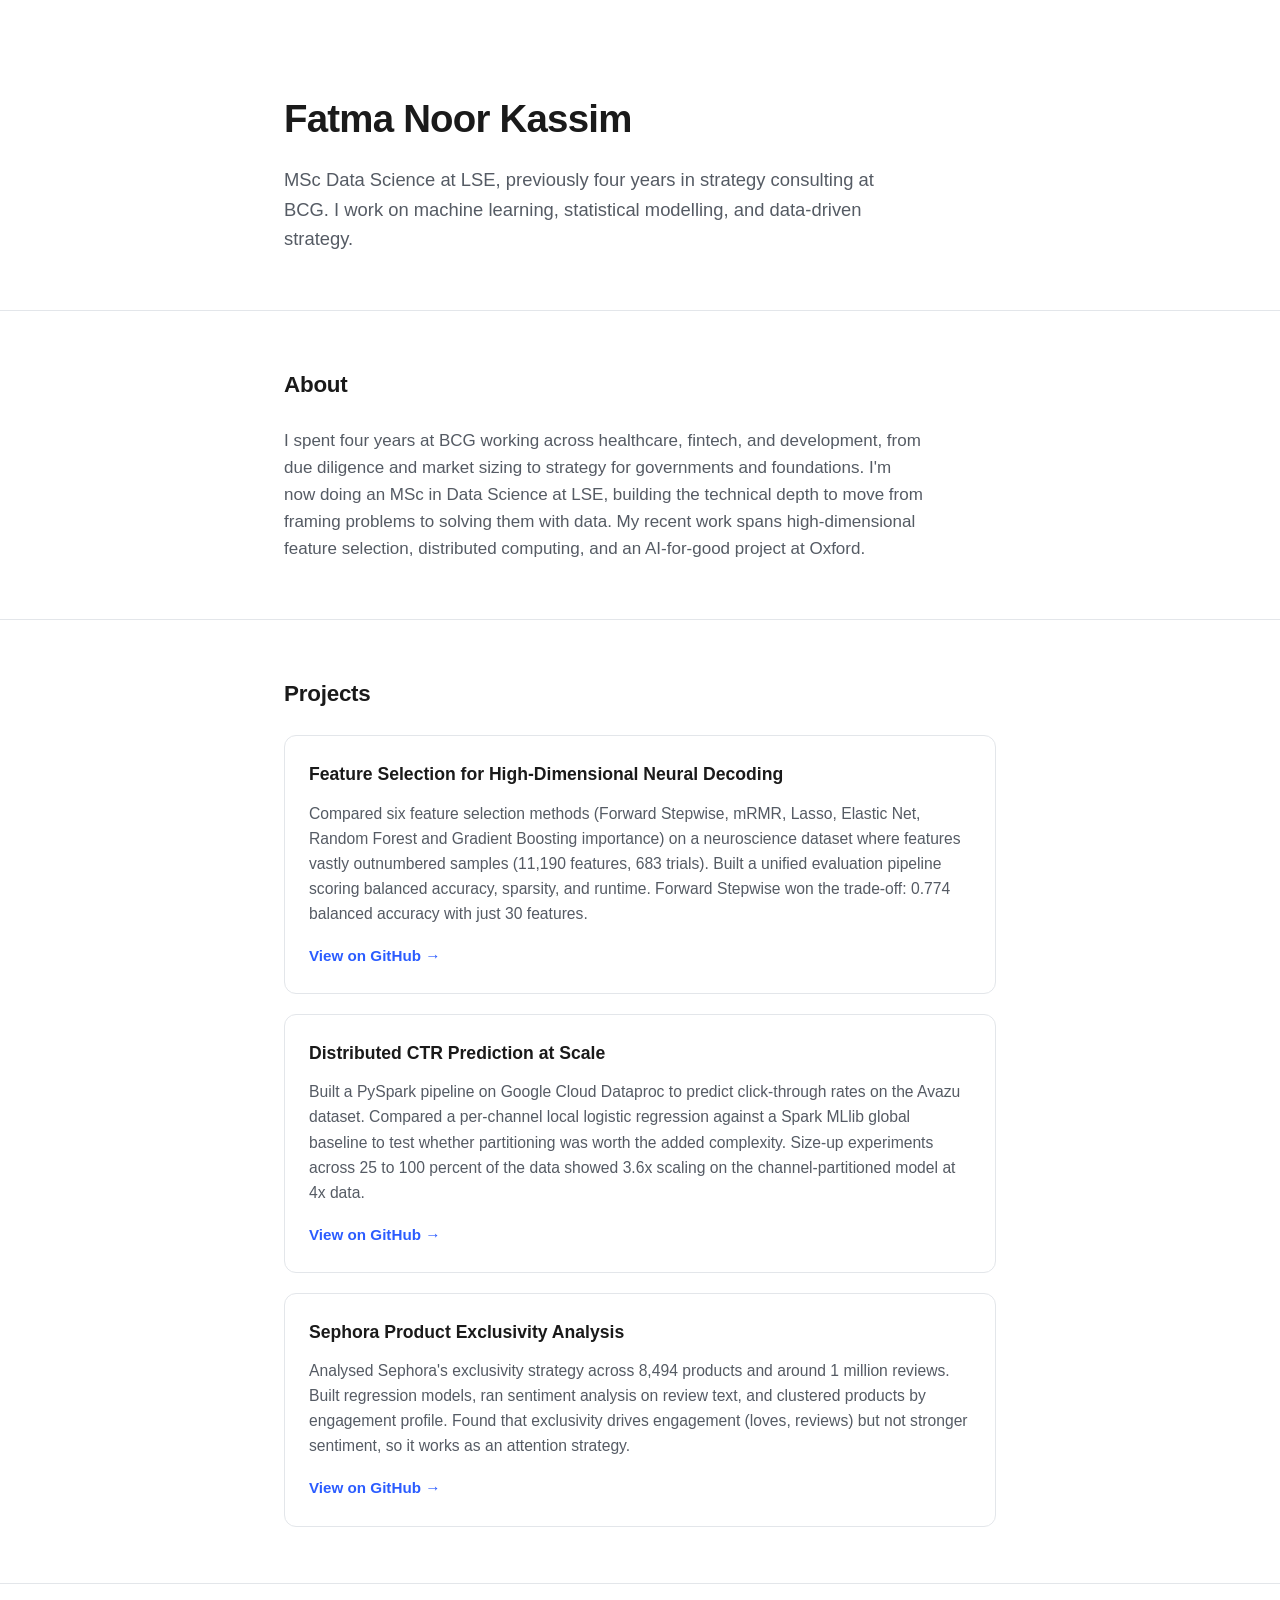
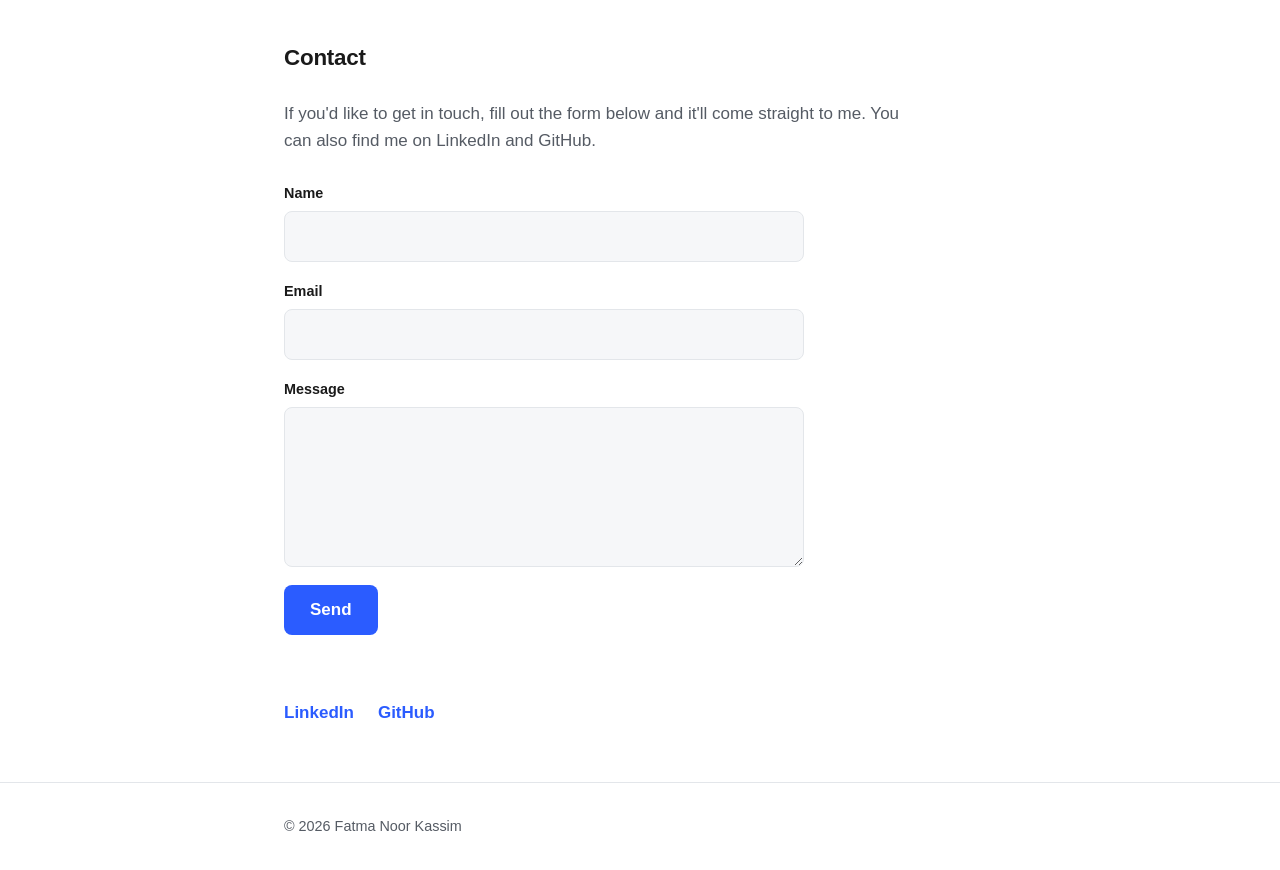
==== index.html @ 3485d0ed "Add portfolio site" ====
<!DOCTYPE html>
<html lang="en">
<head>
  <meta charset="UTF-8">
  <meta name="viewport" content="width=device-width, initial-scale=1.0">
  <title>Fatma Noor Kassim</title>
  <meta name="description" content="Fatma Noor Kassim — MSc Data Science at LSE, previously four years in strategy consulting at BCG.">
  <link rel="stylesheet" href="style.css">
</head>
<body>
  <header class="header">
    <div class="container">
      <h1>Fatma Noor Kassim</h1>
      <p class="tagline">MSc Data Science at LSE, previously four years in strategy consulting at BCG. I work on machine learning, statistical modelling, and data-driven strategy.</p>
    </div>
  </header>

  <main>
    <section class="section" id="about">
      <div class="container">
        <h2>About</h2>
        <p>I spent four years at BCG working across healthcare, fintech, and development, from due diligence and market sizing to strategy for governments and foundations. I'm now doing an MSc in Data Science at LSE, building the technical depth to move from framing problems to solving them with data. My recent work spans high-dimensional feature selection, distributed computing, and an AI-for-good project at Oxford.</p>
      </div>
    </section>

    <section class="section" id="projects">
      <div class="container">
        <h2>Projects</h2>
        <div class="project-grid">

          <article class="card">
            <h3>Feature Selection for High-Dimensional Neural Decoding</h3>
            <p>Compared six feature selection methods (Forward Stepwise, mRMR, Lasso, Elastic Net, Random Forest and Gradient Boosting importance) on a neuroscience dataset where features vastly outnumbered samples (11,190 features, 683 trials). Built a unified evaluation pipeline scoring balanced accuracy, sparsity, and runtime. Forward Stepwise won the trade-off: 0.774 balanced accuracy with just 30 features.</p>
            <a class="card-link" href="https://github.com/fatma-noor/high-dimensional-feature-selection" target="_blank" rel="noopener">View on GitHub &rarr;</a>
          </article>

          <article class="card">
            <h3>Distributed CTR Prediction at Scale</h3>
            <p>Built a PySpark pipeline on Google Cloud Dataproc to predict click-through rates on the Avazu dataset. Compared a per-channel local logistic regression against a Spark MLlib global baseline to test whether partitioning was worth the added complexity. Size-up experiments across 25 to 100 percent of the data showed 3.6x scaling on the channel-partitioned model at 4x data.</p>
            <a class="card-link" href="https://github.com/fatma-noor/avazu-ctr-prediction" target="_blank" rel="noopener">View on GitHub &rarr;</a>
          </article>

          <article class="card">
            <h3>Sephora Product Exclusivity Analysis</h3>
            <p>Analysed Sephora's exclusivity strategy across 8,494 products and around 1 million reviews. Built regression models, ran sentiment analysis on review text, and clustered products by engagement profile. Found that exclusivity drives engagement (loves, reviews) but not stronger sentiment, so it works as an attention strategy.</p>
            <a class="card-link" href="https://github.com/fatma-noor/sephora-exclusivity-analysis" target="_blank" rel="noopener">View on GitHub &rarr;</a>
          </article>

        </div>
      </div>
    </section>

    <section class="section" id="contact">
      <div class="container">
        <h2>Contact</h2>
        <p class="contact-intro">If you'd like to get in touch, fill out the form below and it'll come straight to me. You can also find me on LinkedIn and GitHub.</p>

        <!--
          FORM SETUP
          ----------
          Replace YOUR_FORM_ENDPOINT below with the endpoint you get from your
          form service after creating a free account:

            Formspree   -> action="https://formspree.io/f/xxxxxxxx"
            Web3Forms   -> keep action="https://api.web3forms.com/submit" and
                           paste your key into the hidden "access_key" field
                           (uncomment the line marked WEB3FORMS below).

          Your email address is never written into this file. The service holds
          it privately and forwards submissions to your inbox.
        -->
        <form id="contact-form" action="YOUR_FORM_ENDPOINT" method="POST">
          <!-- WEB3FORMS: if using Web3Forms, uncomment the next line and paste your key -->
          <!-- <input type="hidden" name="access_key" value="YOUR_WEB3FORMS_ACCESS_KEY"> -->

          <div class="field">
            <label for="name">Name</label>
            <input type="text" id="name" name="name" required>
          </div>

          <div class="field">
            <label for="email">Email</label>
            <input type="email" id="email" name="email" required>
          </div>

          <div class="field">
            <label for="message">Message</label>
            <textarea id="message" name="message" rows="5" required></textarea>
          </div>

          <button type="submit">Send</button>
          <p class="form-status" id="form-status" role="status" aria-live="polite"></p>
        </form>

        <div class="social-links">
          <a href="https://linkedin.com/in/fatma-noor" target="_blank" rel="noopener">LinkedIn</a>
          <a href="https://github.com/fatma-noor" target="_blank" rel="noopener">GitHub</a>
        </div>
      </div>
    </section>
  </main>

  <footer class="footer">
    <div class="container">
      <p>&copy; <span id="year"></span> Fatma Noor Kassim</p>
    </div>
  </footer>

  <script>
    // Fill copyright year.
    document.getElementById('year').textContent = new Date().getFullYear();

    // Submit the contact form without leaving the page.
    // Works with Formspree and Web3Forms, both of which accept JSON POSTs.
    var form = document.getElementById('contact-form');
    var status = document.getElementById('form-status');

    form.addEventListener('submit', function (e) {
      // If the endpoint hasn't been set yet, let the browser handle it normally.
      if (form.getAttribute('action') === 'YOUR_FORM_ENDPOINT') return;

      e.preventDefault();
      status.textContent = 'Sending...';

      fetch(form.action, {
        method: 'POST',
        body: new FormData(form),
        headers: { 'Accept': 'application/json' }
      })
        .then(function (response) {
          if (response.ok) {
            form.reset();
            status.textContent = "Thanks, your message has been sent.";
          } else {
            status.textContent = 'Something went wrong. Please try again.';
          }
        })
        .catch(function () {
          status.textContent = 'Something went wrong. Please try again.';
        });
    });
  </script>
</body>
</html>
---- style.css ----
/* ---------- Reset & base ---------- */
*,
*::before,
*::after {
  box-sizing: border-box;
  margin: 0;
  padding: 0;
}

:root {
  --bg: #ffffff;
  --bg-alt: #f6f7f9;
  --text: #1a1a1a;
  --muted: #555b64;
  --accent: #2b5cff;
  --border: #e3e6ea;
  --card: #ffffff;
  --max-width: 760px;
}

@media (prefers-color-scheme: dark) {
  :root {
    --bg: #0f1115;
    --bg-alt: #161922;
    --text: #eceef1;
    --muted: #a2a9b4;
    --accent: #6f8bff;
    --border: #262b36;
    --card: #161922;
  }
}

html {
  scroll-behavior: smooth;
}

body {
  font-family: -apple-system, BlinkMacSystemFont, "Segoe UI", Roboto, Helvetica, Arial, sans-serif;
  background: var(--bg);
  color: var(--text);
  line-height: 1.6;
  font-size: 17px;
  -webkit-font-smoothing: antialiased;
}

.container {
  width: 100%;
  max-width: var(--max-width);
  margin: 0 auto;
  padding: 0 24px;
}

/* ---------- Header ---------- */
.header {
  padding: 88px 0 56px;
  border-bottom: 1px solid var(--border);
}

.header h1 {
  font-size: 2.4rem;
  font-weight: 700;
  letter-spacing: -0.02em;
  margin-bottom: 16px;
}

.tagline {
  font-size: 1.15rem;
  color: var(--muted);
  max-width: 620px;
}

/* ---------- Sections ---------- */
.section {
  padding: 56px 0;
  border-bottom: 1px solid var(--border);
}

.section h2 {
  font-size: 1.4rem;
  font-weight: 700;
  margin-bottom: 24px;
  letter-spacing: -0.01em;
}

#about p {
  color: var(--muted);
  max-width: 640px;
}

/* ---------- Projects ---------- */
.project-grid {
  display: grid;
  gap: 20px;
}

.card {
  background: var(--card);
  border: 1px solid var(--border);
  border-radius: 12px;
  padding: 24px;
  transition: border-color 0.15s ease, transform 0.15s ease;
}

.card:hover {
  border-color: var(--accent);
  transform: translateY(-2px);
}

.card h3 {
  font-size: 1.1rem;
  font-weight: 700;
  margin-bottom: 12px;
}

.card p {
  color: var(--muted);
  font-size: 0.98rem;
  margin-bottom: 16px;
}

.card-link {
  color: var(--accent);
  text-decoration: none;
  font-weight: 600;
  font-size: 0.95rem;
}

.card-link:hover {
  text-decoration: underline;
}

/* ---------- Contact ---------- */
.contact-intro {
  color: var(--muted);
  max-width: 620px;
  margin-bottom: 28px;
}

#contact-form {
  max-width: 520px;
}

.field {
  margin-bottom: 18px;
  display: flex;
  flex-direction: column;
}

.field label {
  font-size: 0.9rem;
  font-weight: 600;
  margin-bottom: 6px;
}

.field input,
.field textarea {
  font: inherit;
  color: var(--text);
  background: var(--bg-alt);
  border: 1px solid var(--border);
  border-radius: 8px;
  padding: 11px 13px;
  width: 100%;
  resize: vertical;
}

.field input:focus,
.field textarea:focus {
  outline: none;
  border-color: var(--accent);
  box-shadow: 0 0 0 3px rgba(43, 92, 255, 0.15);
}

button[type="submit"] {
  font: inherit;
  font-weight: 600;
  color: #fff;
  background: var(--accent);
  border: none;
  border-radius: 8px;
  padding: 11px 26px;
  cursor: pointer;
  transition: opacity 0.15s ease;
}

button[type="submit"]:hover {
  opacity: 0.9;
}

.form-status {
  margin-top: 14px;
  font-size: 0.95rem;
  color: var(--muted);
  min-height: 1.2em;
}

.social-links {
  margin-top: 32px;
  display: flex;
  gap: 24px;
}

.social-links a {
  color: var(--accent);
  text-decoration: none;
  font-weight: 600;
}

.social-links a:hover {
  text-decoration: underline;
}

/* ---------- Footer ---------- */
.footer {
  padding: 32px 0;
  color: var(--muted);
  font-size: 0.9rem;
}

/* ---------- Responsive ---------- */
@media (max-width: 520px) {
  body {
    font-size: 16px;
  }

  .header {
    padding: 56px 0 40px;
  }

  .header h1 {
    font-size: 1.9rem;
  }

  .tagline {
    font-size: 1.05rem;
  }

  .section {
    padding: 40px 0;
  }
}
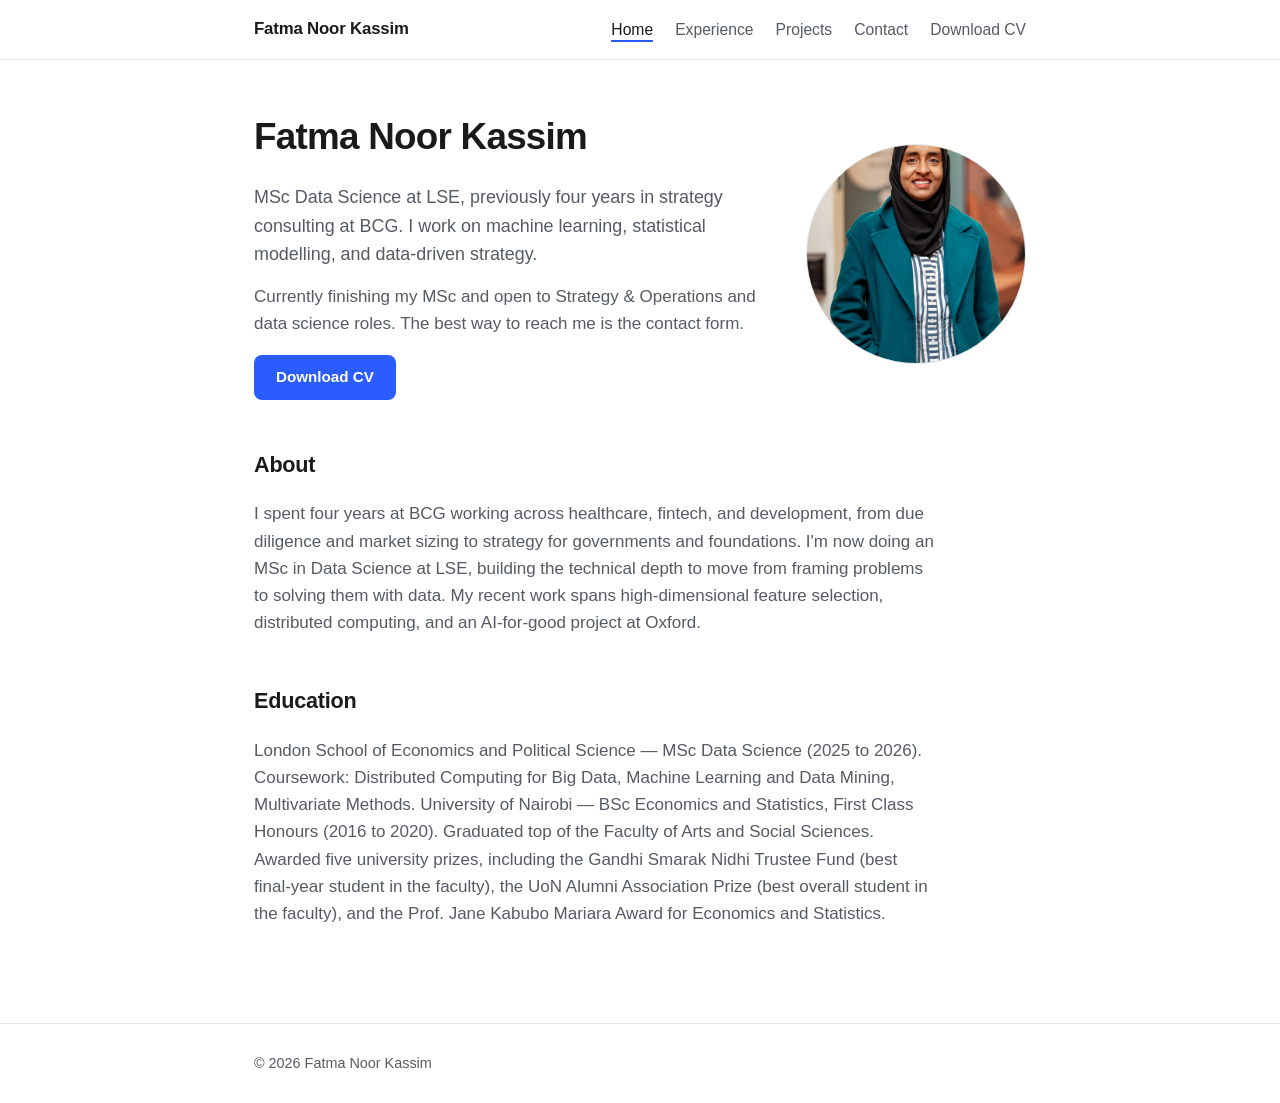
==== commit 0adfdedc: "Rebuild as multi-page site with photo and CV Four pages (Home, Experience, Projects, Contact) sharin" ====
--- a/index.html
+++ b/index.html
@@ -8,136 +8,54 @@
   <link rel="stylesheet" href="style.css">
 </head>
 <body>
-  <header class="header">
-    <div class="container">
-      <h1>Fatma Noor Kassim</h1>
-      <p class="tagline">MSc Data Science at LSE, previously four years in strategy consulting at BCG. I work on machine learning, statistical modelling, and data-driven strategy.</p>
+  <nav class="nav">
+    <div class="nav-inner">
+      <a class="nav-brand" href="index.html">Fatma Noor Kassim</a>
+      <ul class="nav-links">
+        <li><a href="index.html" aria-current="page">Home</a></li>
+        <li><a href="experience.html">Experience</a></li>
+        <li><a href="projects.html">Projects</a></li>
+        <li><a href="contact.html">Contact</a></li>
+        <li><a href="files/Fatma_Noor_Kassim_CV.pdf" target="_blank" rel="noopener">Download CV</a></li>
+      </ul>
     </div>
-  </header>
+  </nav>
 
   <main>
-    <section class="section" id="about">
-      <div class="container">
+    <div class="container">
+      <section class="hero">
+        <div class="hero-text">
+          <h1>Fatma Noor Kassim</h1>
+          <p class="tagline">MSc Data Science at LSE, previously four years in strategy consulting at BCG. I work on machine learning, statistical modelling, and data-driven strategy.</p>
+          <p class="hero-note">Currently finishing my MSc and open to Strategy &amp; Operations and data science roles. The best way to reach me is the contact form.</p>
+          <a class="cv-button" href="files/Fatma_Noor_Kassim_CV.pdf" target="_blank" rel="noopener">Download CV</a>
+        </div>
+        <div class="hero-photo">
+          <img src="images/EDITED._310.jpeg" alt="Fatma Noor Kassim" width="220" height="220" loading="lazy">
+        </div>
+      </section>
+
+      <section class="section">
         <h2>About</h2>
         <p>I spent four years at BCG working across healthcare, fintech, and development, from due diligence and market sizing to strategy for governments and foundations. I'm now doing an MSc in Data Science at LSE, building the technical depth to move from framing problems to solving them with data. My recent work spans high-dimensional feature selection, distributed computing, and an AI-for-good project at Oxford.</p>
-      </div>
-    </section>
+      </section>
 
-    <section class="section" id="projects">
-      <div class="container">
-        <h2>Projects</h2>
-        <div class="project-grid">
-
-          <article class="card">
-            <h3>Feature Selection for High-Dimensional Neural Decoding</h3>
-            <p>Compared six feature selection methods (Forward Stepwise, mRMR, Lasso, Elastic Net, Random Forest and Gradient Boosting importance) on a neuroscience dataset where features vastly outnumbered samples (11,190 features, 683 trials). Built a unified evaluation pipeline scoring balanced accuracy, sparsity, and runtime. Forward Stepwise won the trade-off: 0.774 balanced accuracy with just 30 features.</p>
-            <a class="card-link" href="https://github.com/fatma-noor/high-dimensional-feature-selection" target="_blank" rel="noopener">View on GitHub &rarr;</a>
-          </article>
-
-          <article class="card">
-            <h3>Distributed CTR Prediction at Scale</h3>
-            <p>Built a PySpark pipeline on Google Cloud Dataproc to predict click-through rates on the Avazu dataset. Compared a per-channel local logistic regression against a Spark MLlib global baseline to test whether partitioning was worth the added complexity. Size-up experiments across 25 to 100 percent of the data showed 3.6x scaling on the channel-partitioned model at 4x data.</p>
-            <a class="card-link" href="https://github.com/fatma-noor/avazu-ctr-prediction" target="_blank" rel="noopener">View on GitHub &rarr;</a>
-          </article>
-
-          <article class="card">
-            <h3>Sephora Product Exclusivity Analysis</h3>
-            <p>Analysed Sephora's exclusivity strategy across 8,494 products and around 1 million reviews. Built regression models, ran sentiment analysis on review text, and clustered products by engagement profile. Found that exclusivity drives engagement (loves, reviews) but not stronger sentiment, so it works as an attention strategy.</p>
-            <a class="card-link" href="https://github.com/fatma-noor/sephora-exclusivity-analysis" target="_blank" rel="noopener">View on GitHub &rarr;</a>
-          </article>
-
-        </div>
-      </div>
-    </section>
-
-    <section class="section" id="contact">
-      <div class="container">
-        <h2>Contact</h2>
-        <p class="contact-intro">If you'd like to get in touch, fill out the form below and it'll come straight to me. You can also find me on LinkedIn and GitHub.</p>
-
-        <!--
-          FORM SETUP
-          ----------
-          Replace YOUR_FORM_ENDPOINT below with the endpoint you get from your
-          form service after creating a free account:
-
-            Formspree   -> action="https://formspree.io/f/xxxxxxxx"
-            Web3Forms   -> keep action="https://api.web3forms.com/submit" and
-                           paste your key into the hidden "access_key" field
-                           (uncomment the line marked WEB3FORMS below).
-
-          Your email address is never written into this file. The service holds
-          it privately and forwards submissions to your inbox.
-        -->
-        <form id="contact-form" action="YOUR_FORM_ENDPOINT" method="POST">
-          <!-- WEB3FORMS: if using Web3Forms, uncomment the next line and paste your key -->
-          <!-- <input type="hidden" name="access_key" value="YOUR_WEB3FORMS_ACCESS_KEY"> -->
-
-          <div class="field">
-            <label for="name">Name</label>
-            <input type="text" id="name" name="name" required>
-          </div>
-
-          <div class="field">
-            <label for="email">Email</label>
-            <input type="email" id="email" name="email" required>
-          </div>
-
-          <div class="field">
-            <label for="message">Message</label>
-            <textarea id="message" name="message" rows="5" required></textarea>
-          </div>
-
-          <button type="submit">Send</button>
-          <p class="form-status" id="form-status" role="status" aria-live="polite"></p>
-        </form>
-
-        <div class="social-links">
-          <a href="https://linkedin.com/in/fatma-noor" target="_blank" rel="noopener">LinkedIn</a>
-          <a href="https://github.com/fatma-noor" target="_blank" rel="noopener">GitHub</a>
-        </div>
-      </div>
-    </section>
+      <section class="section">
+        <h2>Education</h2>
+        <p>London School of Economics and Political Science — MSc Data Science (2025 to 2026). Coursework: Distributed Computing for Big Data, Machine Learning and Data Mining, Multivariate Methods. University of Nairobi — BSc Economics and Statistics, First Class Honours (2016 to 2020). Graduated top of the Faculty of Arts and Social Sciences. Awarded five university prizes, including the Gandhi Smarak Nidhi Trustee Fund (best final-year student in the faculty), the UoN Alumni Association Prize (best overall student in the faculty), and the Prof. Jane Kabubo Mariara Award for Economics and Statistics.</p>
+      </section>
+    </div>
   </main>
 
   <footer class="footer">
     <div class="container">
-      <p>&copy; <span id="year"></span> Fatma Noor Kassim</p>
+      <p>&copy; <span class="year"></span> Fatma Noor Kassim</p>
     </div>
   </footer>
 
   <script>
-    // Fill copyright year.
-    document.getElementById('year').textContent = new Date().getFullYear();
-
-    // Submit the contact form without leaving the page.
-    // Works with Formspree and Web3Forms, both of which accept JSON POSTs.
-    var form = document.getElementById('contact-form');
-    var status = document.getElementById('form-status');
-
-    form.addEventListener('submit', function (e) {
-      // If the endpoint hasn't been set yet, let the browser handle it normally.
-      if (form.getAttribute('action') === 'YOUR_FORM_ENDPOINT') return;
-
-      e.preventDefault();
-      status.textContent = 'Sending...';
-
-      fetch(form.action, {
-        method: 'POST',
-        body: new FormData(form),
-        headers: { 'Accept': 'application/json' }
-      })
-        .then(function (response) {
-          if (response.ok) {
-            form.reset();
-            status.textContent = "Thanks, your message has been sent.";
-          } else {
-            status.textContent = 'Something went wrong. Please try again.';
-          }
-        })
-        .catch(function () {
-          status.textContent = 'Something went wrong. Please try again.';
-        });
+    document.querySelectorAll('.year').forEach(function (el) {
+      el.textContent = new Date().getFullYear();
     });
   </script>
 </body>
--- a/style.css
+++ b/style.css
@@ -15,7 +15,7 @@
   --accent: #2b5cff;
   --border: #e3e6ea;
   --card: #ffffff;
-  --max-width: 760px;
+  --max-width: 820px;
 }
 
 @media (prefers-color-scheme: dark) {
@@ -50,41 +50,183 @@
   padding: 0 24px;
 }
 
-/* ---------- Header ---------- */
-.header {
-  padding: 88px 0 56px;
+a {
+  color: var(--accent);
+}
+
+/* ---------- Nav ---------- */
+.nav {
   border-bottom: 1px solid var(--border);
-}
-
-.header h1 {
-  font-size: 2.4rem;
+  background: var(--bg);
+  position: sticky;
+  top: 0;
+  z-index: 10;
+}
+
+.nav-inner {
+  max-width: var(--max-width);
+  margin: 0 auto;
+  padding: 16px 24px;
+  display: flex;
+  align-items: center;
+  justify-content: space-between;
+  flex-wrap: wrap;
+  gap: 8px 20px;
+}
+
+.nav-brand {
+  font-weight: 700;
+  font-size: 1.05rem;
+  color: var(--text);
+  text-decoration: none;
+  letter-spacing: -0.01em;
+}
+
+.nav-links {
+  display: flex;
+  gap: 22px;
+  list-style: none;
+}
+
+.nav-links a {
+  color: var(--muted);
+  text-decoration: none;
+  font-size: 0.98rem;
+  font-weight: 500;
+  padding: 2px 0;
+  border-bottom: 2px solid transparent;
+}
+
+.nav-links a:hover {
+  color: var(--text);
+}
+
+.nav-links a[aria-current="page"] {
+  color: var(--text);
+  border-bottom-color: var(--accent);
+}
+
+/* ---------- Layout ---------- */
+main {
+  padding: 48px 0 8px;
+}
+
+.section {
+  margin-bottom: 48px;
+}
+
+h1 {
+  font-size: 2.3rem;
   font-weight: 700;
   letter-spacing: -0.02em;
   margin-bottom: 16px;
 }
 
-.tagline {
-  font-size: 1.15rem;
-  color: var(--muted);
-  max-width: 620px;
-}
-
-/* ---------- Sections ---------- */
-.section {
-  padding: 56px 0;
-  border-bottom: 1px solid var(--border);
-}
-
-.section h2 {
-  font-size: 1.4rem;
+h2 {
+  font-size: 1.35rem;
   font-weight: 700;
-  margin-bottom: 24px;
   letter-spacing: -0.01em;
-}
-
-#about p {
-  color: var(--muted);
-  max-width: 640px;
+  margin-bottom: 18px;
+}
+
+h3 {
+  font-size: 1.08rem;
+  font-weight: 700;
+  margin-bottom: 6px;
+}
+
+p {
+  color: var(--muted);
+  max-width: 680px;
+}
+
+/* ---------- Home hero ---------- */
+.hero {
+  display: flex;
+  gap: 36px;
+  align-items: center;
+  flex-wrap: wrap;
+  margin-bottom: 48px;
+}
+
+.hero-text {
+  flex: 1 1 320px;
+}
+
+.hero-text .tagline {
+  font-size: 1.12rem;
+}
+
+.hero-note {
+  margin-top: 14px;
+}
+
+.cv-button {
+  display: inline-block;
+  margin-top: 18px;
+  font-weight: 600;
+  color: #fff;
+  background: var(--accent);
+  border-radius: 8px;
+  padding: 10px 22px;
+  text-decoration: none;
+  font-size: 0.95rem;
+  transition: opacity 0.15s ease;
+}
+
+.cv-button:hover {
+  opacity: 0.9;
+}
+
+.hero-photo {
+  flex: 0 0 auto;
+}
+
+.hero-photo img {
+  width: 220px;
+  height: 220px;
+  object-fit: cover;
+  border-radius: 50%;
+  border: 1px solid var(--border);
+  display: block;
+}
+
+/* ---------- Experience / lists ---------- */
+.entry {
+  margin-bottom: 32px;
+}
+
+.entry-meta {
+  color: var(--muted);
+  font-size: 0.92rem;
+  margin-bottom: 10px;
+}
+
+.entry p {
+  margin-bottom: 12px;
+}
+
+.bullets {
+  list-style: none;
+  max-width: 680px;
+}
+
+.bullets li {
+  position: relative;
+  padding-left: 20px;
+  margin-bottom: 10px;
+  color: var(--muted);
+}
+
+.bullets li::before {
+  content: "";
+  position: absolute;
+  left: 2px;
+  top: 11px;
+  width: 6px;
+  height: 6px;
+  border-radius: 50%;
+  background: var(--accent);
 }
 
 /* ---------- Projects ---------- */
@@ -106,14 +248,7 @@
   transform: translateY(-2px);
 }
 
-.card h3 {
-  font-size: 1.1rem;
-  font-weight: 700;
-  margin-bottom: 12px;
-}
-
 .card p {
-  color: var(--muted);
   font-size: 0.98rem;
   margin-bottom: 16px;
 }
@@ -131,8 +266,6 @@
 
 /* ---------- Contact ---------- */
 .contact-intro {
-  color: var(--muted);
-  max-width: 620px;
   margin-bottom: 28px;
 }
 
@@ -150,6 +283,7 @@
   font-size: 0.9rem;
   font-weight: 600;
   margin-bottom: 6px;
+  color: var(--text);
 }
 
 .field input,
@@ -201,7 +335,6 @@
 }
 
 .social-links a {
-  color: var(--accent);
   text-decoration: none;
   font-weight: 600;
 }
@@ -212,30 +345,33 @@
 
 /* ---------- Footer ---------- */
 .footer {
-  padding: 32px 0;
+  border-top: 1px solid var(--border);
+  padding: 28px 0;
+  margin-top: 40px;
   color: var(--muted);
   font-size: 0.9rem;
 }
 
 /* ---------- Responsive ---------- */
-@media (max-width: 520px) {
+@media (max-width: 560px) {
   body {
     font-size: 16px;
   }
 
-  .header {
-    padding: 56px 0 40px;
-  }
-
-  .header h1 {
-    font-size: 1.9rem;
-  }
-
-  .tagline {
-    font-size: 1.05rem;
-  }
-
-  .section {
-    padding: 40px 0;
-  }
-}
+  h1 {
+    font-size: 1.85rem;
+  }
+
+  main {
+    padding: 32px 0 8px;
+  }
+
+  .hero {
+    gap: 24px;
+  }
+
+  .hero-photo img {
+    width: 160px;
+    height: 160px;
+  }
+}
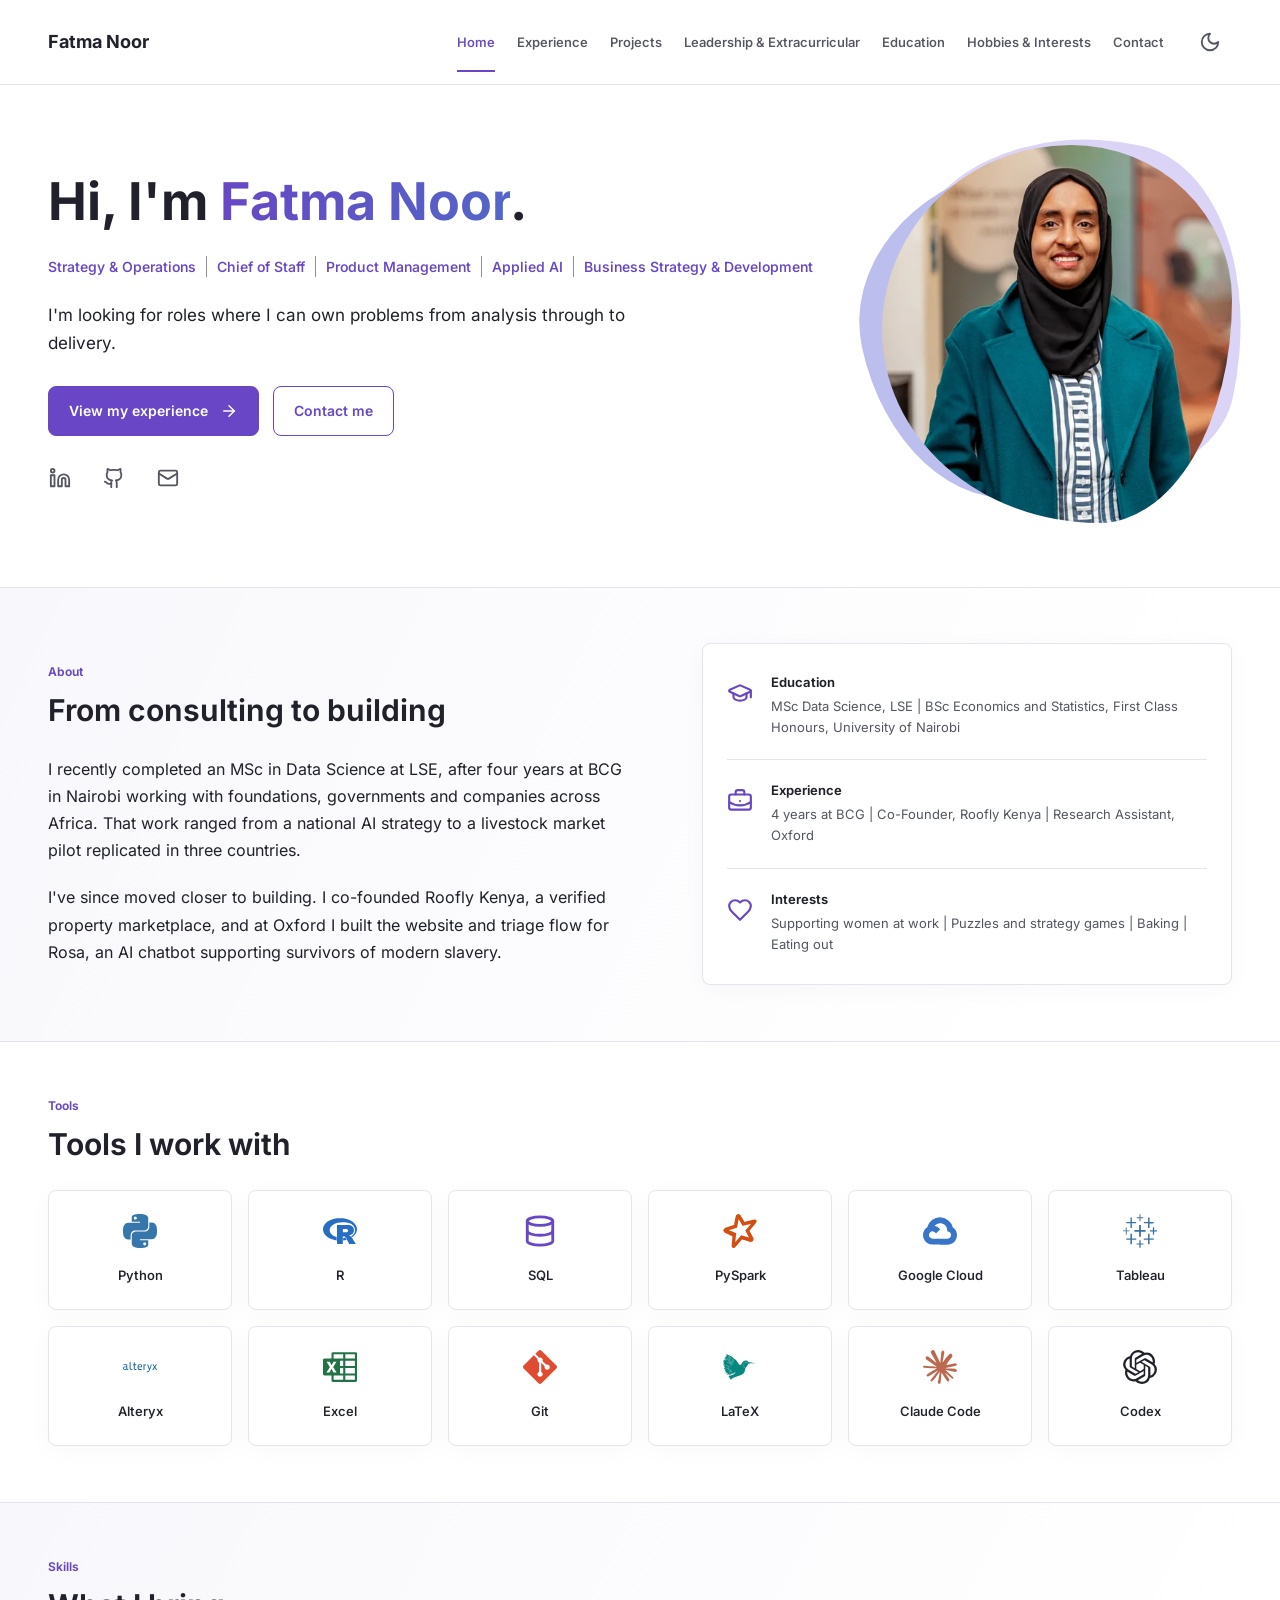
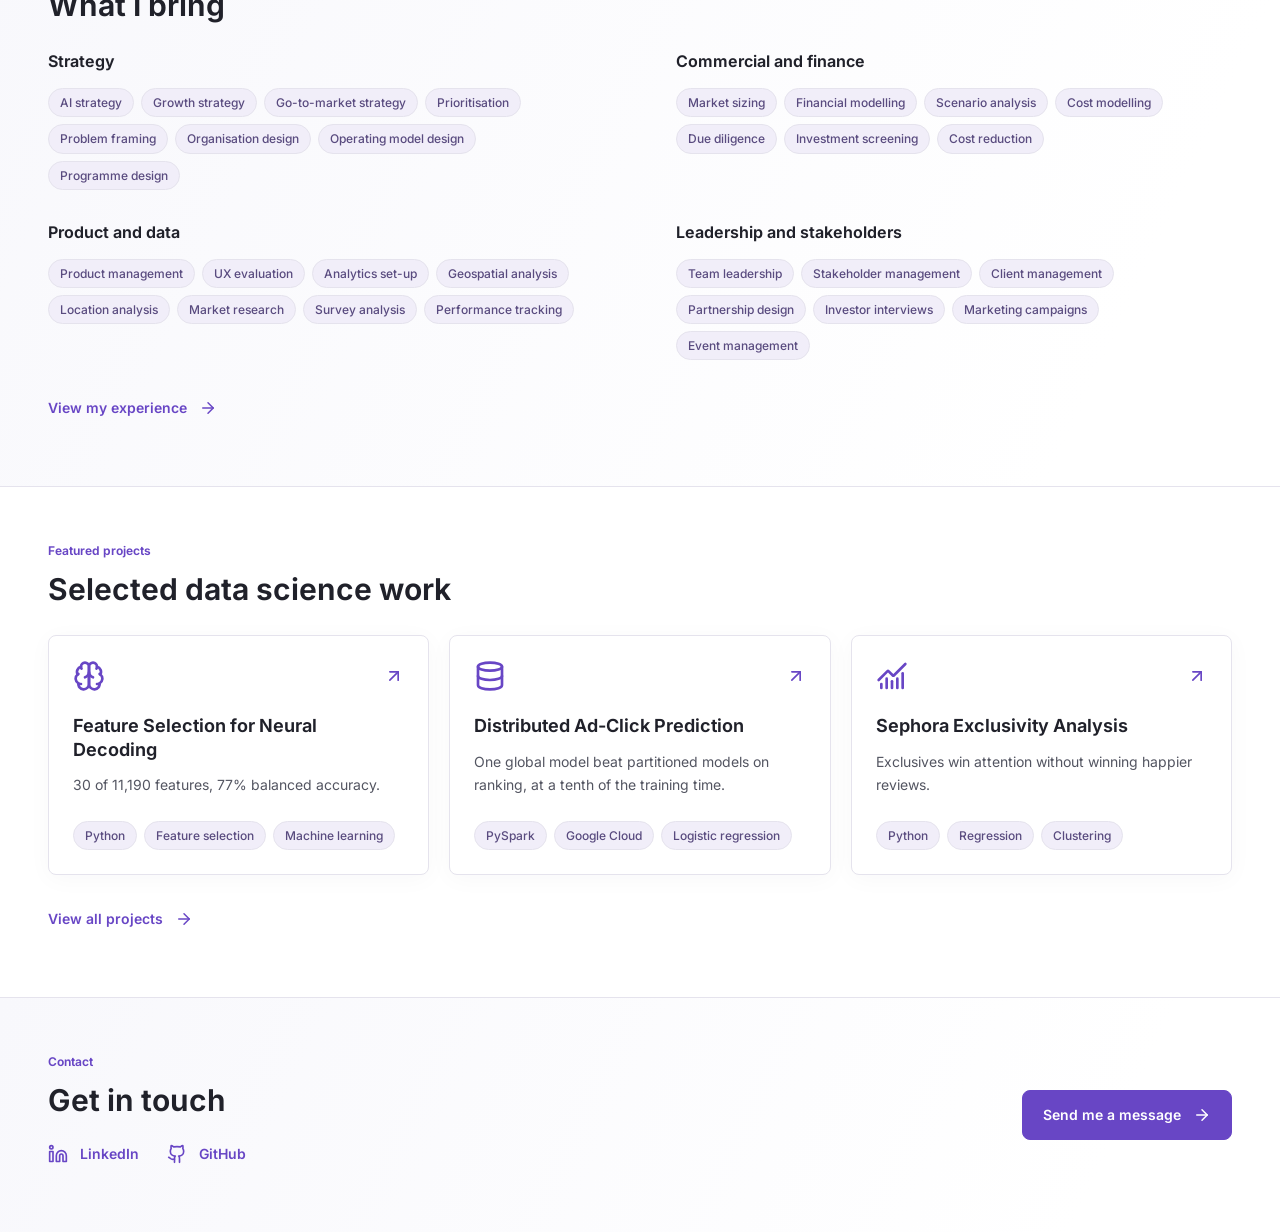
==== commit 2e8c21e6: "Redesign portfolio site" ====
--- a/index.html
+++ b/index.html
@@ -1,62 +1,24 @@
-<!DOCTYPE html>
+<!doctype html>
 <html lang="en">
 <head>
-  <meta charset="UTF-8">
-  <meta name="viewport" content="width=device-width, initial-scale=1.0">
-  <title>Fatma Noor Kassim</title>
-  <meta name="description" content="Fatma Noor Kassim — MSc Data Science at LSE, previously four years in strategy consulting at BCG.">
+  <meta charset="utf-8">
+  <meta name="viewport" content="width=device-width, initial-scale=1">
+  <title></title>
+  <meta name="description" content="">
+  <script src="theme.js"></script>
   <link rel="stylesheet" href="style.css">
+  <script src="vendor/formspree-ajax.js" defer></script>
+  <script src="app.js" defer></script>
 </head>
 <body>
-  <nav class="nav">
-    <div class="nav-inner">
-      <a class="nav-brand" href="index.html">Fatma Noor Kassim</a>
-      <ul class="nav-links">
-        <li><a href="index.html" aria-current="page">Home</a></li>
-        <li><a href="experience.html">Experience</a></li>
-        <li><a href="projects.html">Projects</a></li>
-        <li><a href="contact.html">Contact</a></li>
-        <li><a href="files/Fatma_Noor_Kassim_CV.pdf" target="_blank" rel="noopener">Download CV</a></li>
-      </ul>
+  <a class="skip-link" href="#main"></a>
+  <header class="site-header">
+    <div class="header-inner">
+      <a class="brand" href="#home"></a>
+      <button class="theme-toggle icon-button" id="theme-toggle" type="button"></button>
+      <nav id="navigation"></nav>
     </div>
-  </nav>
-
-  <main>
-    <div class="container">
-      <section class="hero">
-        <div class="hero-text">
-          <h1>Fatma Noor Kassim</h1>
-          <p class="tagline">MSc Data Science at LSE, previously four years in strategy consulting at BCG. I work on machine learning, statistical modelling, and data-driven strategy.</p>
-          <p class="hero-note">Currently finishing my MSc and open to Strategy &amp; Operations and data science roles. The best way to reach me is the contact form.</p>
-          <a class="cv-button" href="files/Fatma_Noor_Kassim_CV.pdf" target="_blank" rel="noopener">Download CV</a>
-        </div>
-        <div class="hero-photo">
-          <img src="images/EDITED._310.jpeg" alt="Fatma Noor Kassim" width="220" height="220" loading="lazy">
-        </div>
-      </section>
-
-      <section class="section">
-        <h2>About</h2>
-        <p>I spent four years at BCG working across healthcare, fintech, and development, from due diligence and market sizing to strategy for governments and foundations. I'm now doing an MSc in Data Science at LSE, building the technical depth to move from framing problems to solving them with data. My recent work spans high-dimensional feature selection, distributed computing, and an AI-for-good project at Oxford.</p>
-      </section>
-
-      <section class="section">
-        <h2>Education</h2>
-        <p>London School of Economics and Political Science — MSc Data Science (2025 to 2026). Coursework: Distributed Computing for Big Data, Machine Learning and Data Mining, Multivariate Methods. University of Nairobi — BSc Economics and Statistics, First Class Honours (2016 to 2020). Graduated top of the Faculty of Arts and Social Sciences. Awarded five university prizes, including the Gandhi Smarak Nidhi Trustee Fund (best final-year student in the faculty), the UoN Alumni Association Prize (best overall student in the faculty), and the Prof. Jane Kabubo Mariara Award for Economics and Statistics.</p>
-      </section>
-    </div>
-  </main>
-
-  <footer class="footer">
-    <div class="container">
-      <p>&copy; <span class="year"></span> Fatma Noor Kassim</p>
-    </div>
-  </footer>
-
-  <script>
-    document.querySelectorAll('.year').forEach(function (el) {
-      el.textContent = new Date().getFullYear();
-    });
-  </script>
+  </header>
+  <main id="main" tabindex="-1"></main>
 </body>
 </html>
--- a/style.css
+++ b/style.css
@@ -1,377 +1,264 @@
-/* ---------- Reset & base ---------- */
-*,
-*::before,
-*::after {
-  box-sizing: border-box;
-  margin: 0;
-  padding: 0;
-}
-
+@font-face { font-family: Inter; src: url('fonts/inter-latin.woff2') format('woff2'); font-weight: 100 900; font-display: swap; }
 :root {
-  --bg: #ffffff;
-  --bg-alt: #f6f7f9;
-  --text: #1a1a1a;
-  --muted: #555b64;
-  --accent: #2b5cff;
-  --border: #e3e6ea;
-  --card: #ffffff;
-  --max-width: 820px;
-}
-
-@media (prefers-color-scheme: dark) {
-  :root {
-    --bg: #0f1115;
-    --bg-alt: #161922;
-    --text: #eceef1;
-    --muted: #a2a9b4;
-    --accent: #6f8bff;
-    --border: #262b36;
-    --card: #161922;
-  }
-}
-
-html {
-  scroll-behavior: smooth;
-}
-
-body {
-  font-family: -apple-system, BlinkMacSystemFont, "Segoe UI", Roboto, Helvetica, Arial, sans-serif;
-  background: var(--bg);
-  color: var(--text);
-  line-height: 1.6;
-  font-size: 17px;
-  -webkit-font-smoothing: antialiased;
-}
-
-.container {
-  width: 100%;
-  max-width: var(--max-width);
-  margin: 0 auto;
-  padding: 0 24px;
-}
-
-a {
-  color: var(--accent);
-}
-
-/* ---------- Nav ---------- */
-.nav {
-  border-bottom: 1px solid var(--border);
-  background: var(--bg);
-  position: sticky;
-  top: 0;
-  z-index: 10;
-}
-
-.nav-inner {
-  max-width: var(--max-width);
-  margin: 0 auto;
-  padding: 16px 24px;
-  display: flex;
-  align-items: center;
-  justify-content: space-between;
-  flex-wrap: wrap;
-  gap: 8px 20px;
-}
-
-.nav-brand {
-  font-weight: 700;
-  font-size: 1.05rem;
-  color: var(--text);
-  text-decoration: none;
-  letter-spacing: -0.01em;
-}
-
-.nav-links {
-  display: flex;
-  gap: 22px;
-  list-style: none;
-}
-
-.nav-links a {
-  color: var(--muted);
-  text-decoration: none;
-  font-size: 0.98rem;
-  font-weight: 500;
-  padding: 2px 0;
-  border-bottom: 2px solid transparent;
-}
-
-.nav-links a:hover {
-  color: var(--text);
-}
-
-.nav-links a[aria-current="page"] {
-  color: var(--text);
-  border-bottom-color: var(--accent);
-}
-
-/* ---------- Layout ---------- */
-main {
-  padding: 48px 0 8px;
-}
-
-.section {
-  margin-bottom: 48px;
-}
-
-h1 {
-  font-size: 2.3rem;
-  font-weight: 700;
-  letter-spacing: -0.02em;
-  margin-bottom: 16px;
-}
-
-h2 {
-  font-size: 1.35rem;
-  font-weight: 700;
-  letter-spacing: -0.01em;
-  margin-bottom: 18px;
-}
-
-h3 {
-  font-size: 1.08rem;
-  font-weight: 700;
-  margin-bottom: 6px;
-}
-
-p {
-  color: var(--muted);
-  max-width: 680px;
-}
-
-/* ---------- Home hero ---------- */
-.hero {
-  display: flex;
-  gap: 36px;
-  align-items: center;
-  flex-wrap: wrap;
-  margin-bottom: 48px;
-}
-
-.hero-text {
-  flex: 1 1 320px;
-}
-
-.hero-text .tagline {
-  font-size: 1.12rem;
-}
-
-.hero-note {
-  margin-top: 14px;
-}
-
-.cv-button {
-  display: inline-block;
-  margin-top: 18px;
-  font-weight: 600;
-  color: #fff;
-  background: var(--accent);
-  border-radius: 8px;
-  padding: 10px 22px;
-  text-decoration: none;
-  font-size: 0.95rem;
-  transition: opacity 0.15s ease;
-}
-
-.cv-button:hover {
-  opacity: 0.9;
-}
-
-.hero-photo {
-  flex: 0 0 auto;
-}
-
-.hero-photo img {
-  width: 220px;
-  height: 220px;
-  object-fit: cover;
-  border-radius: 50%;
-  border: 1px solid var(--border);
-  display: block;
-}
-
-/* ---------- Experience / lists ---------- */
-.entry {
-  margin-bottom: 32px;
-}
-
-.entry-meta {
-  color: var(--muted);
-  font-size: 0.92rem;
-  margin-bottom: 10px;
-}
-
-.entry p {
-  margin-bottom: 12px;
-}
-
-.bullets {
-  list-style: none;
-  max-width: 680px;
-}
-
-.bullets li {
-  position: relative;
-  padding-left: 20px;
-  margin-bottom: 10px;
-  color: var(--muted);
-}
-
-.bullets li::before {
-  content: "";
-  position: absolute;
-  left: 2px;
-  top: 11px;
-  width: 6px;
-  height: 6px;
-  border-radius: 50%;
-  background: var(--accent);
-}
-
-/* ---------- Projects ---------- */
-.project-grid {
-  display: grid;
-  gap: 20px;
-}
-
-.card {
-  background: var(--card);
-  border: 1px solid var(--border);
-  border-radius: 12px;
-  padding: 24px;
-  transition: border-color 0.15s ease, transform 0.15s ease;
-}
-
-.card:hover {
-  border-color: var(--accent);
-  transform: translateY(-2px);
-}
-
-.card p {
-  font-size: 0.98rem;
-  margin-bottom: 16px;
-}
-
-.card-link {
-  color: var(--accent);
-  text-decoration: none;
-  font-weight: 600;
-  font-size: 0.95rem;
-}
-
-.card-link:hover {
-  text-decoration: underline;
-}
-
-/* ---------- Contact ---------- */
-.contact-intro {
-  margin-bottom: 28px;
-}
-
-#contact-form {
-  max-width: 520px;
-}
-
-.field {
-  margin-bottom: 18px;
-  display: flex;
-  flex-direction: column;
-}
-
-.field label {
-  font-size: 0.9rem;
-  font-weight: 600;
-  margin-bottom: 6px;
-  color: var(--text);
-}
-
-.field input,
-.field textarea {
-  font: inherit;
-  color: var(--text);
-  background: var(--bg-alt);
-  border: 1px solid var(--border);
-  border-radius: 8px;
-  padding: 11px 13px;
-  width: 100%;
-  resize: vertical;
-}
-
-.field input:focus,
-.field textarea:focus {
-  outline: none;
-  border-color: var(--accent);
-  box-shadow: 0 0 0 3px rgba(43, 92, 255, 0.15);
-}
-
-button[type="submit"] {
-  font: inherit;
-  font-weight: 600;
-  color: #fff;
-  background: var(--accent);
-  border: none;
-  border-radius: 8px;
-  padding: 11px 26px;
-  cursor: pointer;
-  transition: opacity 0.15s ease;
-}
-
-button[type="submit"]:hover {
-  opacity: 0.9;
-}
-
-.form-status {
-  margin-top: 14px;
-  font-size: 0.95rem;
-  color: var(--muted);
-  min-height: 1.2em;
-}
-
-.social-links {
-  margin-top: 32px;
-  display: flex;
-  gap: 24px;
-}
-
-.social-links a {
-  text-decoration: none;
-  font-weight: 600;
-}
-
-.social-links a:hover {
-  text-decoration: underline;
-}
-
-/* ---------- Footer ---------- */
-.footer {
-  border-top: 1px solid var(--border);
-  padding: 28px 0;
-  margin-top: 40px;
-  color: var(--muted);
-  font-size: 0.9rem;
-}
-
-/* ---------- Responsive ---------- */
-@media (max-width: 560px) {
-  body {
-    font-size: 16px;
-  }
-
-  h1 {
-    font-size: 1.85rem;
-  }
-
-  main {
-    padding: 32px 0 8px;
-  }
-
-  .hero {
-    gap: 24px;
-  }
-
-  .hero-photo img {
-    width: 160px;
-    height: 160px;
-  }
-}
+  color-scheme: light;
+  --background: #fff; --surface: #fff; --text: #20212a; --secondary: #535561;
+  --accent: #6846c5; --accent-hover: #5334a7; --accent-soft: #f0ebfc;
+  --band: #f8f8fc; --shape: #dcd4f7; --shape-secondary: #bcbfed;
+  --muted: #f1eef9; --muted-text: #594b7f; --divider: #e5e3ed;
+  --control-border: #92909f; --error: #b42332; --success: #18603c;
+  --shadow: 0 4px 24px #24203608; --name-end: #5366c8;
+  font-family: Inter, Arial, sans-serif; font-synthesis: none;
+  color: var(--text); background: var(--background); letter-spacing: 0;
+}
+:root[data-theme="dark"] {
+  color-scheme: dark;
+  --background: #101116; --surface: #18191f; --text: #f2f2f6; --secondary: #bdbdc9;
+  --accent: #b4a1f5; --accent-hover: #cbbdff; --accent-soft: #252035;
+  --band: #15151d; --shape: #423369; --shape-secondary: #343b64;
+  --muted: #292437; --muted-text: #d0c4ec; --divider: #32313d;
+  --control-border: #757382; --error: #ff9aa5; --success: #8bdda9;
+  --shadow: 0 4px 24px #00000020; --name-end: #97a5fc;
+}
+* { box-sizing: border-box; }
+body { margin: 0; font-size: 1rem; line-height: 1.7; overflow-x: clip; }
+button, input, textarea { font: inherit; }
+a { color: var(--accent); text-underline-offset: 4px; }
+a:hover { color: var(--accent-hover); }
+button, summary, a { -webkit-tap-highlight-color: transparent; }
+button, summary { cursor: pointer; }
+:focus-visible { outline: 3px solid var(--accent); outline-offset: 5px; }
+[hidden] { display: none !important; }
+img { display: block; max-width: 100%; height: auto; }
+h1, h2, h3, h4, p { margin-top: 0; }
+h1, h2, h3, h4 { font-weight: 650; line-height: 1.3; text-wrap: balance; }
+h1, h2, h3, h4, p, li, .tag, .tab { overflow-wrap: anywhere; }
+h1 { font-size: 2.75rem; margin-bottom: 36px; }
+h2 { font-size: 1.875rem; margin-bottom: 24px; }
+h3 { font-size: 1.1875rem; margin-bottom: 12px; }
+h4 { font-size: 1rem; margin-bottom: 8px; }
+p { margin-bottom: 20px; max-width: 75ch; }
+p:last-child { margin-bottom: 0; }
+ul { padding-left: 24px; }
+li { margin-bottom: 12px; }
+.site-header { border-bottom: 1px solid var(--divider); background: var(--background); }
+.header-inner, main { max-width: 1440px; padding-left: 48px; padding-right: 48px; margin: 0 auto; }
+.header-inner { display: grid; grid-template-columns: auto 1fr auto; gap: 24px; align-items: center; min-height: 84px; }
+.brand { grid-column: 1; color: var(--text); font-size: 1.125rem; font-weight: 700; text-decoration: none; display: inline-flex; min-height: 44px; align-items: center; white-space: nowrap; }
+#navigation { grid-column: 2; grid-row: 1; display: flex; flex-wrap: wrap; justify-content: flex-end; gap: 0 22px; }
+.tab { display: flex; align-items: center; min-height: 60px; padding: 16px 0 13px; border-bottom: 2px solid transparent; color: var(--secondary); font-size: 0.8125rem; font-weight: 550; text-align: left; text-decoration: none; transition: color 150ms; }
+.tab:hover, .tab[aria-current="page"] { color: var(--accent); }
+.tab[aria-current="page"] { border-bottom-color: var(--accent); }
+.icon { display: inline-block; flex: 0 0 auto; width: 22px; height: 22px; background: currentColor; mask: var(--icon) center / contain no-repeat; -webkit-mask: var(--icon) center / contain no-repeat; }
+.icon-button { display: inline-flex; align-items: center; justify-content: center; width: 44px; height: 44px; padding: 0; color: var(--secondary); background: transparent; border: 1px solid transparent; border-radius: 8px; text-decoration: none; transition: color 150ms, background 150ms; }
+.icon-button:hover { color: var(--accent); background: var(--accent-soft); }
+.theme-toggle { grid-column: 3; grid-row: 1; }
+main { padding-top: 64px; padding-bottom: 88px; }
+main:focus { outline: none; }
+.view { min-width: 0; position: relative; isolation: isolate; }
+.view:not(#view-home)::before { content: ''; position: absolute; z-index: -1; pointer-events: none; top: -64px; bottom: -88px; left: calc(50% - 50vw); width: 100vw; background: linear-gradient(135deg, var(--background) 25%, var(--band) 100%); }
+.view:not(#view-home)::after { content: ''; position: absolute; z-index: -1; pointer-events: none; top: -64px; right: calc(50% - 50vw); width: min(560px, 75%); height: 190px; border-bottom-left-radius: 90% 85%; background: var(--accent-soft); opacity: .55; }
+#view-home { margin-top: -64px; margin-bottom: -88px; }
+.hero { display: grid; grid-template-columns: minmax(0, 1fr) 350px; gap: 50px; align-items: center; min-height: 500px; padding: 60px 0 64px; }
+.hero-copy { min-width: 0; }
+.hero-title { font-size: 3.25rem; font-weight: 700; margin: 0 0 20px; text-wrap: initial; }
+.name-accent { color: var(--accent); background: linear-gradient(100deg, var(--accent), var(--name-end)); -webkit-background-clip: text; background-clip: text; -webkit-text-fill-color: transparent; }
+.home-roles { display: flex; flex-wrap: wrap; align-items: center; color: var(--accent); font-size: 0.875rem; font-weight: 550; line-height: 1.5; margin-bottom: 24px; max-width: none; gap: 8px 0; }
+.home-roles span { white-space: nowrap; }
+.home-roles span + span { border-left: 1px solid var(--control-border); padding-left: 10px; margin-left: 10px; }
+.hero-strapline { font-size: 1.0625rem; max-width: 55ch; margin-bottom: 28px; }
+.home-actions { display: flex; gap: 14px; flex-wrap: wrap; align-items: center; }
+.button { display: inline-flex; align-items: center; justify-content: center; gap: 12px; background: var(--accent); color: #fff; border: 1px solid var(--accent); border-radius: 8px; padding: 12px 20px; min-height: 48px; font-size: 0.875rem; font-weight: 600; text-decoration: none; transition: background 150ms, border-color 150ms; }
+.button:hover { color: #fff; background: var(--accent-hover); border-color: var(--accent-hover); }
+.button .icon { width: 18px; height: 18px; }
+.button-secondary { color: var(--accent); background: transparent; border-color: var(--accent); }
+.button-secondary:hover { color: var(--accent-hover); background: var(--accent-soft); }
+[data-theme="dark"] .button:not(.button-secondary) { color: #171120; }
+.button:disabled { opacity: .6; cursor: wait; }
+.social-links { display: flex; gap: 10px; margin-top: 20px; margin-left: -10px; }
+.portrait-wrap { position: relative; isolation: isolate; width: 350px; max-width: 100%; justify-self: end; }
+.portrait-wrap::before, .portrait-wrap::after { content: ''; position: absolute; z-index: -1; width: 100%; height: 94%; background: var(--shape); border-radius: 59% 41% 58% 42% / 45% 64% 36% 55%; }
+.portrait-wrap::before { top: -10px; right: -15px; transform: rotate(12deg); }
+.portrait-wrap::after { background: var(--shape-secondary); top: 24px; left: -20px; transform: rotate(-12deg); width: 86%; height: 86%; }
+.portrait { width: 100%; aspect-ratio: 1 / 1.08; object-fit: cover; object-position: center 23%; border-radius: 54% 46% 38% 62% / 49% 41% 59% 51%; }
+.home-band { padding: 56px 0; position: relative; isolation: isolate; }
+.home-band::before { content: ''; position: absolute; z-index: -1; inset-block: 0; left: calc(50% - 50vw); width: 100vw; background: var(--background); border-top: 1px solid var(--divider); }
+.about-band::before, .skills-band::before { background: linear-gradient(115deg, var(--band), var(--background) 85%); }
+.about-band { display: grid; grid-template-columns: minmax(0, 1.1fr) minmax(0, 1fr); gap: 72px; align-items: center; }
+.section-heading .eyebrow { color: var(--accent); font-size: 0.75rem; line-height: 1.5; font-weight: 650; margin-bottom: 10px; }
+.section-heading h2 { margin-bottom: 26px; }
+.about-copy p { font-size: 1rem; }
+.info-card { border: 1px solid var(--divider); border-radius: 8px; background: var(--surface); padding: 8px 24px; box-shadow: var(--shadow); }
+.info-row { display: flex; gap: 18px; padding: 22px 0; }
+.info-row + .info-row { border-top: 1px solid var(--divider); }
+.info-row h3 { font-size: 0.8125rem; font-weight: 650; margin-bottom: 5px; }
+.info-row p { font-size: 0.8125rem; line-height: 1.6; color: var(--secondary); }
+.info-icon { color: var(--accent); width: 26px; height: 26px; margin-top: 6px; }
+.tool-grid { display: grid; grid-template-columns: repeat(6, minmax(0, 1fr)); gap: 16px; }
+.tool-tile { display: flex; flex-direction: column; gap: 16px; align-items: center; justify-content: center; text-align: center; min-height: 120px; padding: 18px 12px; border: 1px solid var(--divider); border-radius: 8px; background: var(--surface); box-shadow: var(--shadow); font-size: 0.8125rem; font-weight: 550; }
+.tool-icon { width: 34px; height: 34px; color: var(--accent); }
+.tool-0 .tool-icon { color: #3776ab; }
+.tool-1 .tool-icon { color: #276dc3; }
+.tool-3 .tool-icon { color: #d34e10; }
+.tool-4 .tool-icon { color: #3875c8; }
+.tool-5 .tool-icon { color: #3b73a2; }
+.tool-6 .tool-icon { color: #2169a0; width: 62px; }
+.tool-7 .tool-icon { color: #217346; }
+.tool-8 .tool-icon { color: #e04c32; }
+.tool-9 .tool-icon { color: #07877f; }
+.tool-10 .tool-icon { color: #bb694e; }
+.tool-11 .tool-icon { color: var(--text); }
+[data-theme="dark"] .tool-icon { filter: brightness(1.35); }
+.skill-groups { display: grid; grid-template-columns: repeat(2, minmax(0, 1fr)); gap: 32px 72px; margin-bottom: 26px; }
+.skill-group { min-width: 0; }
+.skill-group h3 { font-size: 1rem; }
+.skills { display: flex; flex-wrap: wrap; gap: 7px; margin-top: 16px; }
+.tag { display: inline-block; padding: 4px 11px; border: 1px solid var(--divider); border-radius: 999px; background: var(--muted); color: var(--muted-text); font-size: 0.75rem; font-weight: 500; line-height: 1.6; max-width: 100%; }
+.text-link, .experience-link, .item-link { display: inline-flex; min-height: 44px; align-items: center; gap: 12px; font-size: 0.875rem; font-weight: 600; }
+.text-link, .item-link { text-decoration: none; }
+.text-link:hover, .item-link:hover { text-decoration: underline; }
+.text-link .icon, .item-link .icon { width: 18px; height: 18px; }
+.featured-grid { display: grid; grid-template-columns: repeat(3, minmax(0, 1fr)); gap: 20px; margin-bottom: 22px; }
+.featured-card { display: flex; flex-direction: column; padding: 24px; border: 1px solid var(--divider); border-radius: 8px; background: var(--surface); color: var(--text); text-decoration: none; box-shadow: var(--shadow); transition: border-color 150ms, box-shadow 150ms; }
+.featured-card:hover { color: var(--text); border-color: var(--accent); box-shadow: 0 6px 24px #6846c512; }
+.featured-title { display: flex; justify-content: space-between; align-items: center; margin-bottom: 22px; }
+.project-icon { width: 32px; height: 32px; color: var(--accent); }
+.project-arrow { width: 20px; height: 20px; color: var(--accent); }
+.featured-card h3 { font-size: 1.125rem; margin-bottom: 12px; text-wrap: initial; }
+.featured-card p { color: var(--secondary); font-size: 0.875rem; margin-bottom: 24px; }
+.featured-card .skills { margin-top: auto; }
+.contact-band { display: flex; flex-wrap: wrap; align-items: center; justify-content: space-between; gap: 24px 48px; }
+.contact-band::before { background: linear-gradient(115deg, var(--band), var(--background) 85%); }
+.contact-band .section-heading h2 { margin-bottom: 12px; }
+.contact-band-links { display: flex; flex-wrap: wrap; gap: 8px 28px; }
+.contact-band-links .icon { width: 20px; height: 20px; }
+.intro { margin-bottom: 32px; color: var(--secondary); }
+.disclosure { margin-bottom: 18px; border: 1px solid var(--divider); border-radius: 8px; background: var(--surface); box-shadow: var(--shadow); transition: border-color 150ms; }
+.disclosure:hover { border-color: var(--control-border); }
+.disclosure[open] { border-color: var(--accent); }
+.disclosure > summary { padding: 28px; list-style: none; position: relative; border-radius: 8px; display: flex; align-items: flex-start; gap: 24px; }
+.disclosure > summary::-webkit-details-marker { display: none; }
+.summary-copy { min-width: 0; flex: 1; }
+.disclosure-chevron { width: 20px; height: 20px; color: var(--accent); margin-top: 6px; transition: transform 150ms; }
+.disclosure[open] > summary > .disclosure-chevron { transform: rotate(180deg); }
+.disclosure > summary:hover { background: var(--band); }
+.summary-title { display: block; margin: 0; font-size: 1.25rem; font-weight: 650; line-height: 1.4; text-wrap: initial; }
+.metadata { display: block; font-size: 0.8125rem; color: var(--secondary); margin-top: 7px; }
+.so-what { display: block; margin-top: 12px; max-width: 85ch; font-size: 0.9375rem; line-height: 1.65; }
+.logo-frame { display: flex; flex: 0 0 auto; width: 144px; height: 88px; align-items: center; justify-content: center; padding: 10px; border: 1px solid #ececf0; border-radius: 8px; background: #fff; overflow: hidden; }
+.organisation-logo { width: 100%; height: 100%; object-fit: contain; }
+.detail-body { padding: 0 28px 30px; }
+.story-section { margin-top: 24px; }
+.story-section h3, .story-section h4 { color: var(--accent); font-size: 0.9375rem; }
+.story-section p { max-width: 85ch; }
+.item-link { margin-top: 16px; }
+.bcg-body { padding: 0 28px 8px; }
+.bcg-level { margin-bottom: 32px; }
+.bcg-level > h2 { font-size: 1.25rem; padding-top: 24px; border-top: 1px solid var(--divider); }
+.bcg-level:first-child > h2 { padding-top: 8px; border-top: 0; }
+.project-row { margin-bottom: 0; border: 0; border-top: 1px solid var(--divider); border-radius: 0; background: transparent; box-shadow: none; }
+.project-row[open], .project-row:hover { border-color: var(--divider); }
+.project-row > summary { padding-left: 0; padding-right: 0; border-radius: 0; }
+.project-row .detail-body { padding-left: 0; padding-right: 0; }
+.level-note { font-size: 0.875rem; color: var(--secondary); margin-bottom: 20px; }
+.education-lse { display: grid; grid-template-columns: minmax(0, 1fr) 260px; gap: 56px; align-items: start; padding-bottom: 40px; }
+.institution-title { display: flex; gap: 24px; align-items: center; margin-bottom: 24px; }
+.institution-title .logo-frame { width: 88px; height: 96px; }
+.institution-title .education-heading { margin-bottom: 0; }
+.lse-photo { width: 100%; border-radius: 8px; aspect-ratio: 3 / 4; object-fit: cover; }
+.education-group { border-top: 1px solid var(--divider); padding-top: 32px; margin-bottom: 40px; }
+.education-heading { font-size: 1.375rem; max-width: 40ch; }
+.prizes { max-width: 85ch; }
+.hobby-group { margin-top: 32px; padding-top: 24px; border-top: 1px solid var(--divider); }
+.other-interests { margin-top: 48px; }
+.interest { margin-bottom: 24px; }
+.photo-grid { display: grid; grid-template-columns: repeat(3, minmax(0, 1fr)); gap: 20px; margin-top: 24px; }
+.food-photo { width: 100%; aspect-ratio: 3 / 4; object-fit: cover; border-radius: 8px; }
+.contact-form { max-width: 620px; }
+.field { margin-bottom: 24px; }
+label { display: block; margin-bottom: 8px; font-size: 0.9375rem; font-weight: 550; }
+input, textarea { display: block; width: 100%; background: var(--surface); color: var(--text); border: 1px solid var(--control-border); border-radius: 8px; padding: 12px 14px; font-size: 1rem; line-height: 1.5; }
+textarea { min-height: 180px; resize: vertical; }
+[aria-invalid="true"] { border-color: var(--error); }
+.field-error { color: var(--error); font-size: 0.875rem; margin-top: 8px; }
+.feedback { margin-bottom: 24px; font-size: 1rem; padding: 16px 0; }
+.feedback.error { color: var(--error); }
+.feedback.success { color: var(--success); }
+.error-links { margin: 8px 0 0; }
+.error-links a { color: var(--error); }
+.skip-link { position: absolute; top: 8px; left: 20px; padding: 8px 16px; background: var(--surface); transform: translateY(-200%); z-index: 2; }
+.skip-link:focus { transform: translateY(0); }
+.sr-only { position: absolute; width: 1px; height: 1px; padding: 0; margin: -1px; overflow: hidden; clip-path: inset(50%); white-space: nowrap; border: 0; }
+@media (max-width: 1200px) {
+  .header-inner { grid-template-columns: 1fr auto; gap: 0 24px; padding-top: 12px; }
+  .theme-toggle { grid-column: 2; }
+  #navigation { grid-column: 1 / -1; grid-row: 2; justify-content: flex-start; }
+  .tab { min-height: 52px; }
+  .hero { grid-template-columns: minmax(0, 1fr) 290px; gap: 36px; }
+  .hero-title { font-size: 2.75rem; }
+  .portrait-wrap { width: 290px; }
+  .about-band { gap: 40px; }
+}
+@media (max-width: 1050px) {
+  .header-inner, main { padding-left: 28px; padding-right: 28px; }
+  #navigation { gap: 0 20px; }
+  .hero { min-height: 460px; }
+  .portrait-wrap { margin-right: 20px; }
+  .home-roles { font-size: 0.8125rem; }
+  .about-band { grid-template-columns: minmax(0, 1fr) minmax(0, 1fr); gap: 32px; }
+  .tool-grid { grid-template-columns: repeat(4, minmax(0, 1fr)); }
+  .skill-groups { gap: 32px; }
+  .education-lse { grid-template-columns: minmax(0, 1fr) 220px; gap: 32px; }
+  .logo-frame { width: 124px; }
+}
+@media (max-width: 750px) {
+  .about-band { grid-template-columns: 1fr; }
+  .featured-grid { grid-template-columns: 1fr; }
+  .featured-card { padding: 24px; }
+  .hero { grid-template-columns: minmax(0, 1fr) 240px; gap: 24px; }
+  .portrait-wrap { width: 240px; }
+  .hero-title { font-size: 2.25rem; }
+  .info-card { max-width: 620px; }
+}
+@media (max-width: 650px) {
+  .header-inner, main { padding-left: 20px; padding-right: 20px; }
+  .header-inner { padding-top: 12px; }
+  #navigation { gap: 0 18px; margin-top: 4px; }
+  .tab { min-height: 44px; padding: 10px 0 8px; }
+  main { padding-top: 36px; padding-bottom: 48px; }
+  #view-home { margin-top: -36px; margin-bottom: -48px; }
+  .view:not(#view-home)::before { top: -36px; bottom: -48px; }
+  .view:not(#view-home)::after { top: -36px; height: 130px; }
+  h1 { font-size: 2.125rem; margin-bottom: 28px; }
+  h2 { font-size: 1.625rem; }
+  .hero { display: flex; flex-direction: column; gap: 20px; align-items: flex-start; min-height: auto; padding-top: 24px; padding-bottom: 24px; }
+  .portrait-wrap { width: 160px; max-width: calc(100% - 36px); align-self: center; order: -1; margin-right: 0; }
+  .hero-title { font-size: 2rem; margin-bottom: 16px; }
+  .home-roles { gap: 8px 0; margin-bottom: 16px; }
+  .home-roles span { white-space: normal; }
+  .home-roles span + span { padding-left: 8px; margin-left: 8px; }
+  .hero-strapline { font-size: 1rem; margin-bottom: 20px; }
+  .social-links { margin-top: 12px; }
+  .home-actions { gap: 12px; }
+  .button { padding: 12px 16px; }
+  .home-band { padding: 32px 0; }
+  .tool-grid { grid-template-columns: repeat(3, minmax(0, 1fr)); gap: 10px; }
+  .tool-tile { min-height: 112px; padding: 14px 6px; }
+  .skill-groups { grid-template-columns: 1fr; gap: 24px; }
+  .disclosure > summary { padding: 20px; gap: 14px; flex-wrap: wrap; }
+  .disclosure > summary > .summary-copy { flex-basis: calc(100% - 34px); }
+  .summary-title { font-size: 1.125rem; }
+  .logo-frame { width: 124px; height: 72px; margin-right: calc(100% - 124px); }
+  .detail-body { padding: 0 20px 24px; }
+  .bcg-body { padding: 0 20px 4px; }
+  .project-row > summary { padding-left: 0; padding-right: 0; }
+  .education-lse { display: flex; flex-direction: column; gap: 24px; }
+  .institution-title { align-items: flex-start; gap: 16px; }
+  .institution-title .logo-frame { width: 68px; height: 76px; margin-right: 0; padding: 5px; }
+  .education-heading { font-size: 1.125rem; }
+  .lse-photo { width: min(100%, 300px); }
+  .photo-grid { grid-template-columns: 1fr; gap: 20px; }
+  .food-photo { max-width: 380px; }
+}
+@media (prefers-reduced-motion: reduce) {
+  *, *::before, *::after { transition: none !important; scroll-behavior: auto !important; }
+}
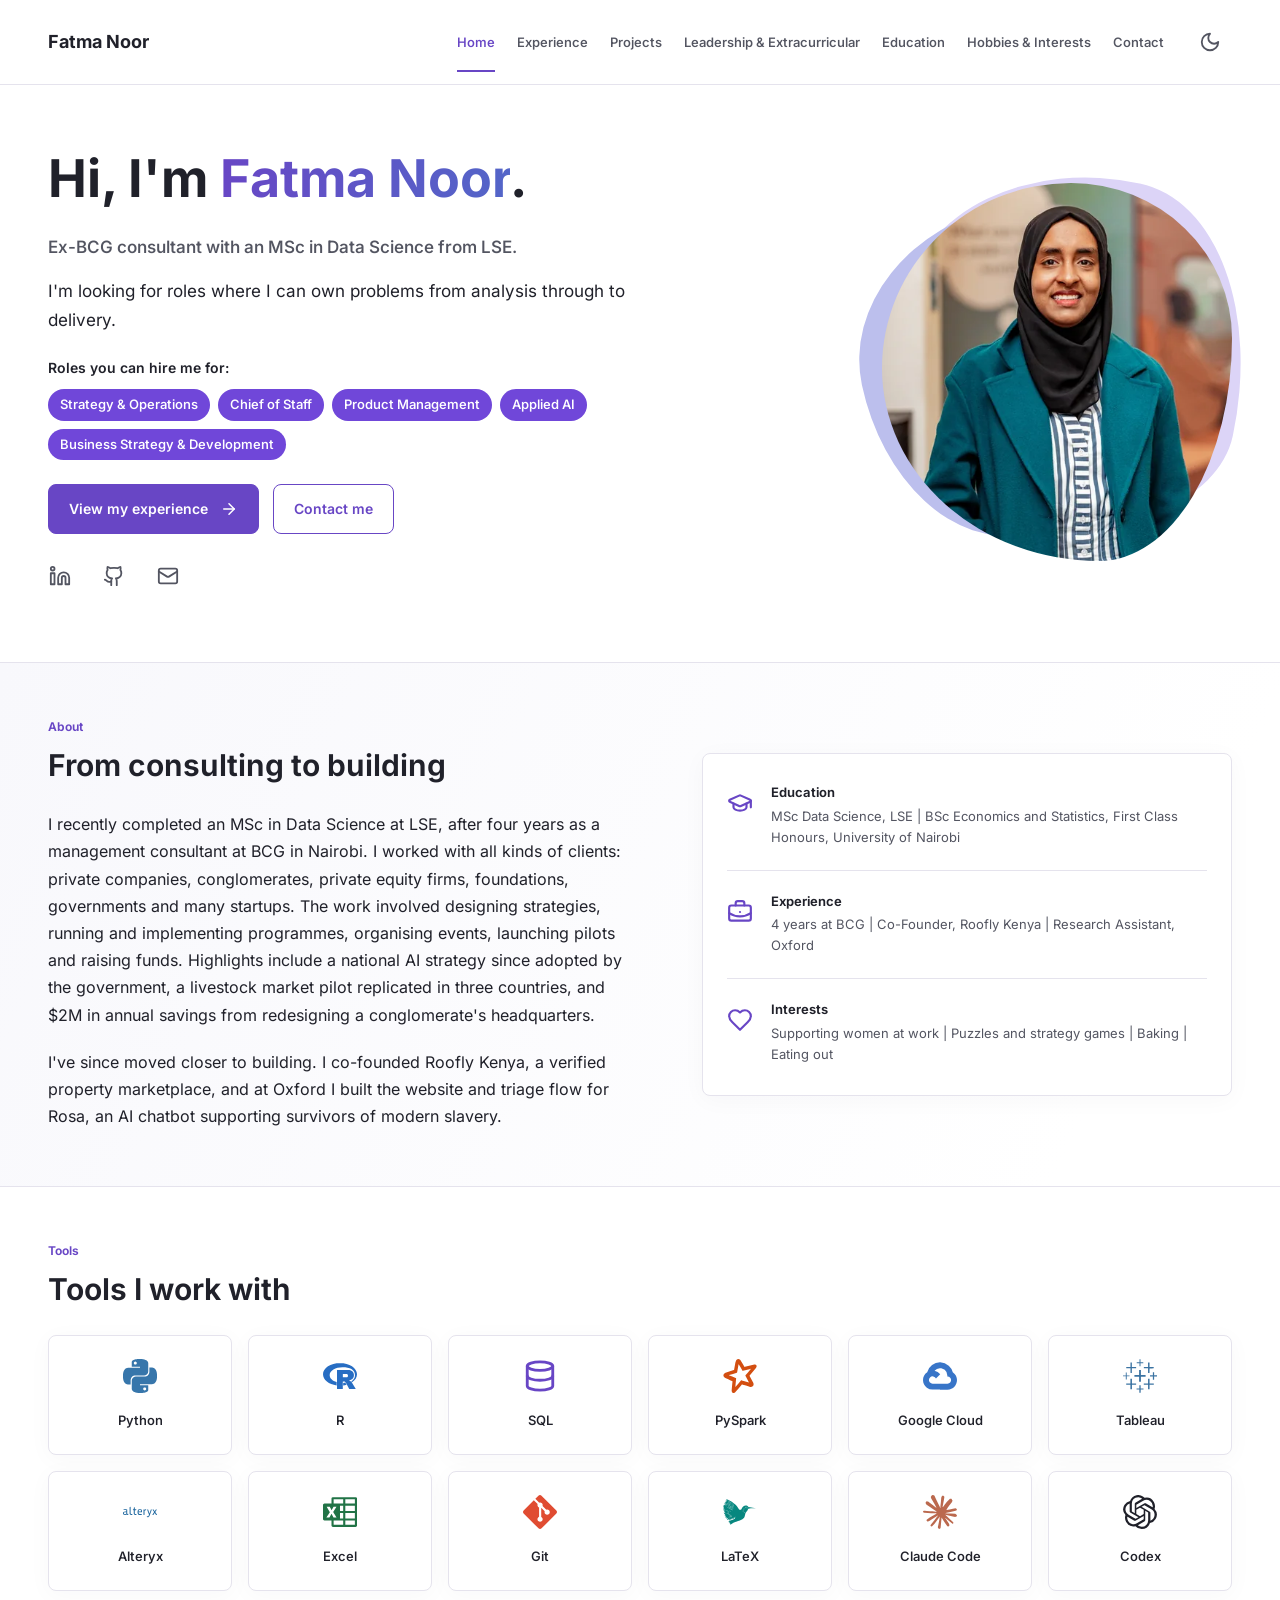
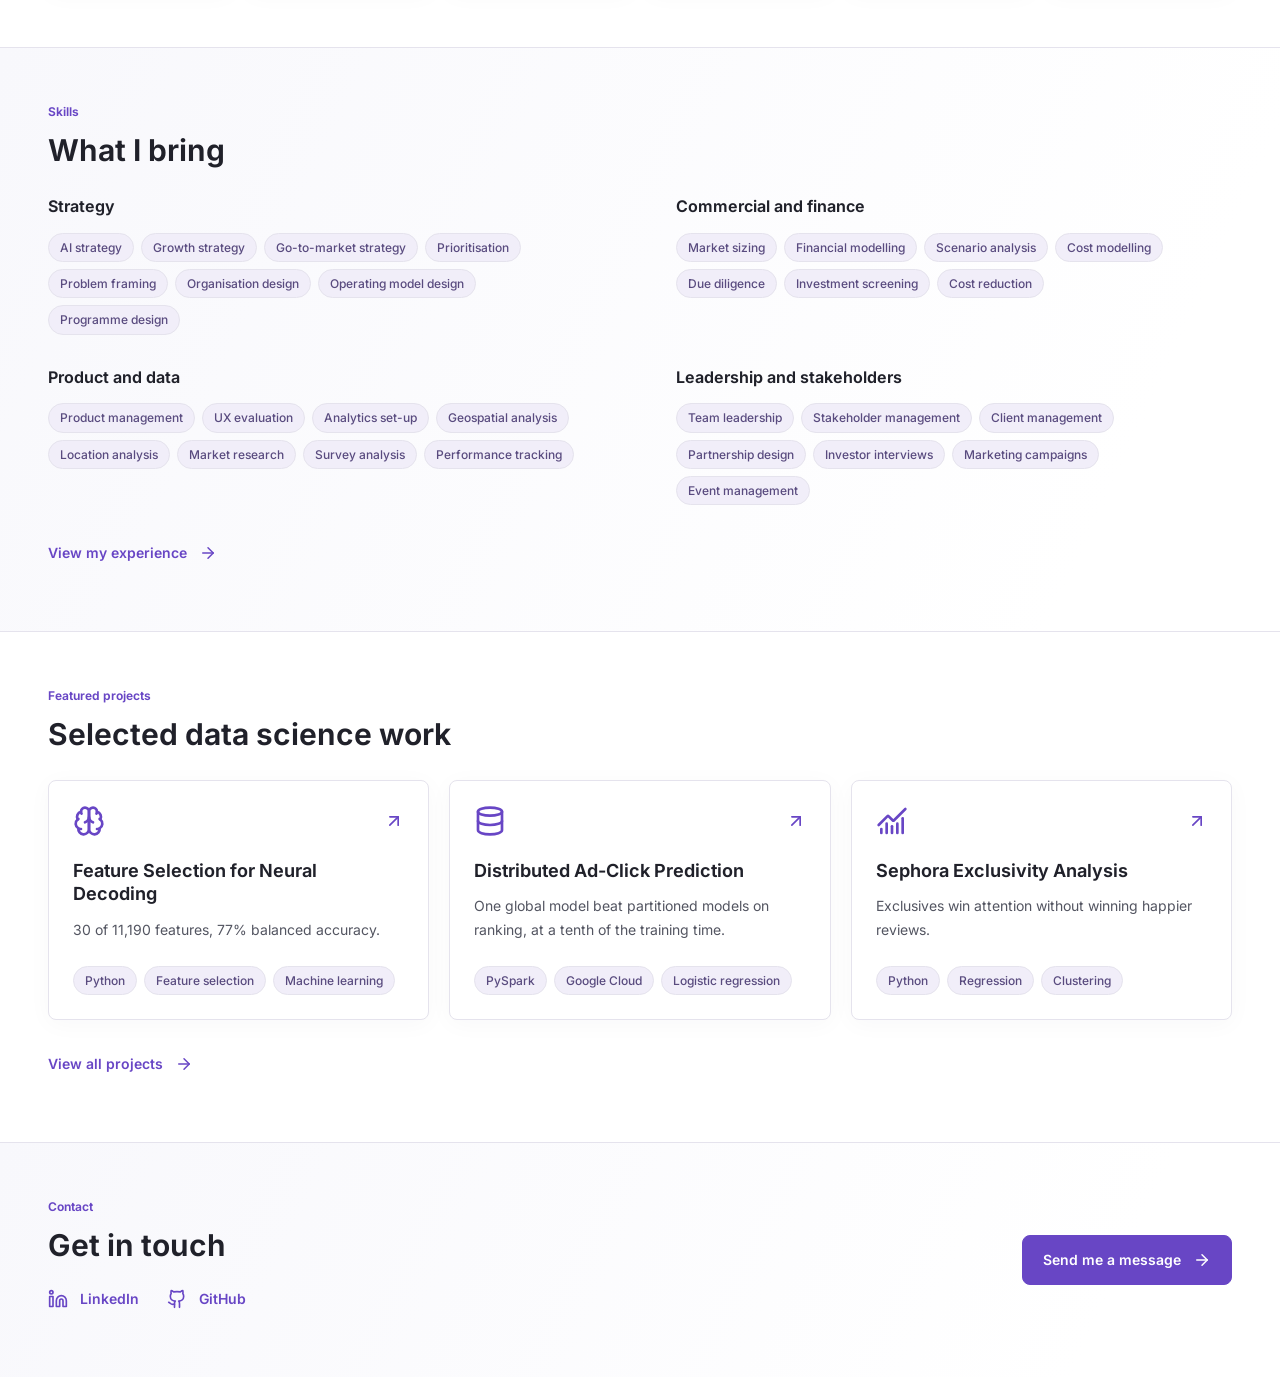
==== commit 581d2491: "Add social sharing metadata and hero preview image" ====
--- a/index.html
+++ b/index.html
@@ -5,6 +5,23 @@
   <meta name="viewport" content="width=device-width, initial-scale=1">
   <title></title>
   <meta name="description" content="">
+  <!-- Generated sharing metadata from content.json -->
+  <meta property="og:type" content="website">
+  <meta property="og:site_name" content="Fatma Noor">
+  <meta property="og:title" content="Fatma Noor">
+  <meta property="og:description" content="I'm looking for roles where I can own problems from analysis through to delivery.">
+  <meta property="og:url" content="https://fatma-noor.github.io/">
+  <meta property="og:image" content="https://fatma-noor.github.io/images/og-preview.png">
+  <meta property="og:image:type" content="image/png">
+  <meta property="og:image:width" content="1200">
+  <meta property="og:image:height" content="627">
+  <meta property="og:image:alt" content="Fatma Noor">
+  <meta name="twitter:card" content="summary_large_image">
+  <meta name="twitter:title" content="Fatma Noor">
+  <meta name="twitter:description" content="I'm looking for roles where I can own problems from analysis through to delivery.">
+  <meta name="twitter:image" content="https://fatma-noor.github.io/images/og-preview.png">
+  <meta name="twitter:image:alt" content="Fatma Noor">
+  <!-- End sharing metadata -->
   <script src="theme.js"></script>
   <link rel="stylesheet" href="style.css">
   <script src="vendor/formspree-ajax.js" defer></script>
--- a/style.css
+++ b/style.css
@@ -3,6 +3,7 @@
   color-scheme: light;
   --background: #fff; --surface: #fff; --text: #20212a; --secondary: #535561;
   --accent: #6846c5; --accent-hover: #5334a7; --accent-soft: #f0ebfc;
+  --role-background: #7047d9; --role-text: #fff;
   --band: #f8f8fc; --shape: #dcd4f7; --shape-secondary: #bcbfed;
   --muted: #f1eef9; --muted-text: #594b7f; --divider: #e5e3ed;
   --control-border: #92909f; --error: #b42332; --success: #18603c;
@@ -62,10 +63,11 @@
 .hero-copy { min-width: 0; }
 .hero-title { font-size: 3.25rem; font-weight: 700; margin: 0 0 20px; text-wrap: initial; }
 .name-accent { color: var(--accent); background: linear-gradient(100deg, var(--accent), var(--name-end)); -webkit-background-clip: text; background-clip: text; -webkit-text-fill-color: transparent; }
-.home-roles { display: flex; flex-wrap: wrap; align-items: center; color: var(--accent); font-size: 0.875rem; font-weight: 550; line-height: 1.5; margin-bottom: 24px; max-width: none; gap: 8px 0; }
-.home-roles span { white-space: nowrap; }
-.home-roles span + span { border-left: 1px solid var(--control-border); padding-left: 10px; margin-left: 10px; }
-.hero-strapline { font-size: 1.0625rem; max-width: 55ch; margin-bottom: 28px; }
+.hero-intro { color: var(--secondary); font-size: 1.0625rem; font-weight: 550; max-width: 55ch; margin-bottom: 16px; }
+.hero-strapline { font-size: 1.0625rem; max-width: 55ch; margin-bottom: 24px; }
+.roles-heading { font-size: 0.875rem; font-weight: 600; margin-bottom: 12px; text-wrap: initial; }
+.home-roles { display: flex; flex-wrap: wrap; align-items: center; font-size: 0.8125rem; font-weight: 550; line-height: 1.5; margin-bottom: 24px; gap: 8px; }
+.home-roles span { color: var(--role-text); background: var(--role-background); border-radius: 999px; padding: 6px 12px; max-width: 100%; }
 .home-actions { display: flex; gap: 14px; flex-wrap: wrap; align-items: center; }
 .button { display: inline-flex; align-items: center; justify-content: center; gap: 12px; background: var(--accent); color: #fff; border: 1px solid var(--accent); border-radius: 8px; padding: 12px 20px; min-height: 48px; font-size: 0.875rem; font-weight: 600; text-decoration: none; transition: background 150ms, border-color 150ms; }
 .button:hover { color: #fff; background: var(--accent-hover); border-color: var(--accent-hover); }
@@ -203,7 +205,6 @@
   #navigation { gap: 0 20px; }
   .hero { min-height: 460px; }
   .portrait-wrap { margin-right: 20px; }
-  .home-roles { font-size: 0.8125rem; }
   .about-band { grid-template-columns: minmax(0, 1fr) minmax(0, 1fr); gap: 32px; }
   .tool-grid { grid-template-columns: repeat(4, minmax(0, 1fr)); }
   .skill-groups { gap: 32px; }
@@ -233,9 +234,8 @@
   .hero { display: flex; flex-direction: column; gap: 20px; align-items: flex-start; min-height: auto; padding-top: 24px; padding-bottom: 24px; }
   .portrait-wrap { width: 160px; max-width: calc(100% - 36px); align-self: center; order: -1; margin-right: 0; }
   .hero-title { font-size: 2rem; margin-bottom: 16px; }
-  .home-roles { gap: 8px 0; margin-bottom: 16px; }
-  .home-roles span { white-space: normal; }
-  .home-roles span + span { padding-left: 8px; margin-left: 8px; }
+  .home-roles { margin-bottom: 20px; }
+  .hero-intro { font-size: 1rem; }
   .hero-strapline { font-size: 1rem; margin-bottom: 20px; }
   .social-links { margin-top: 12px; }
   .home-actions { gap: 12px; }
